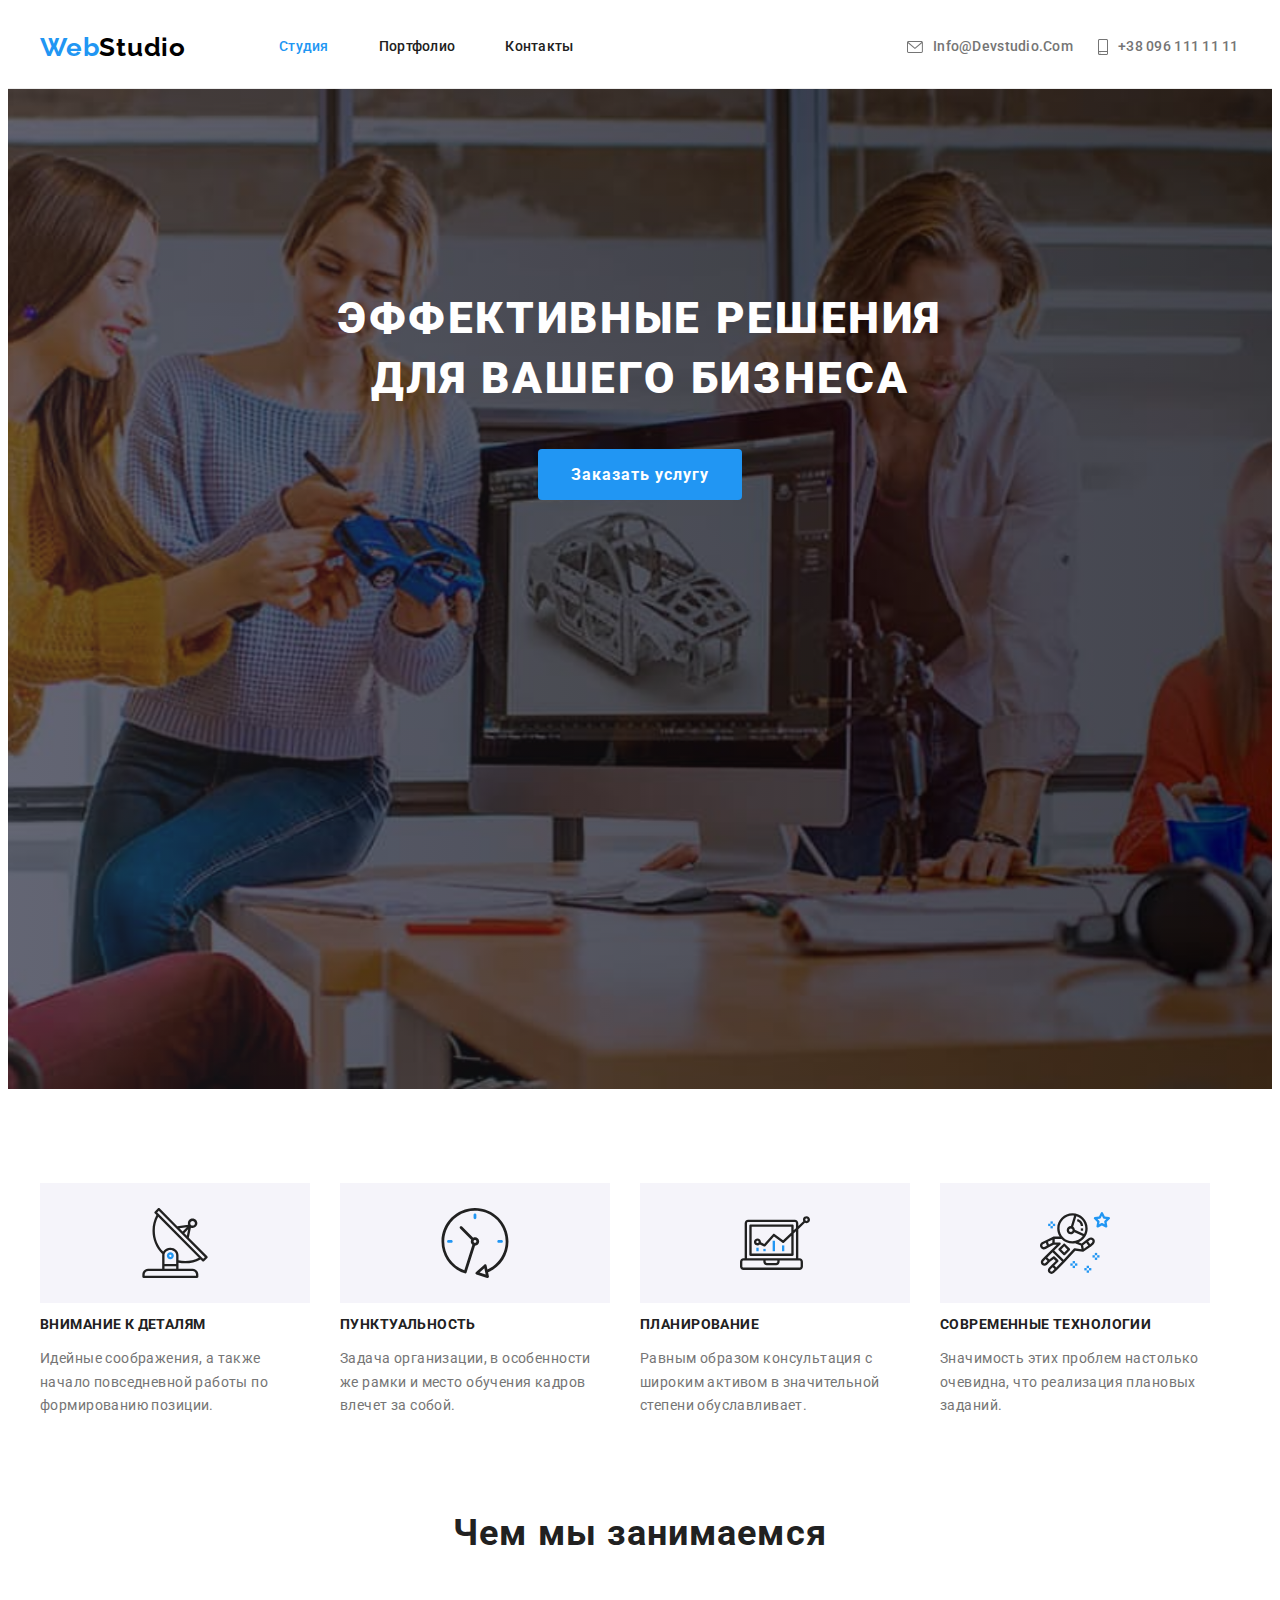
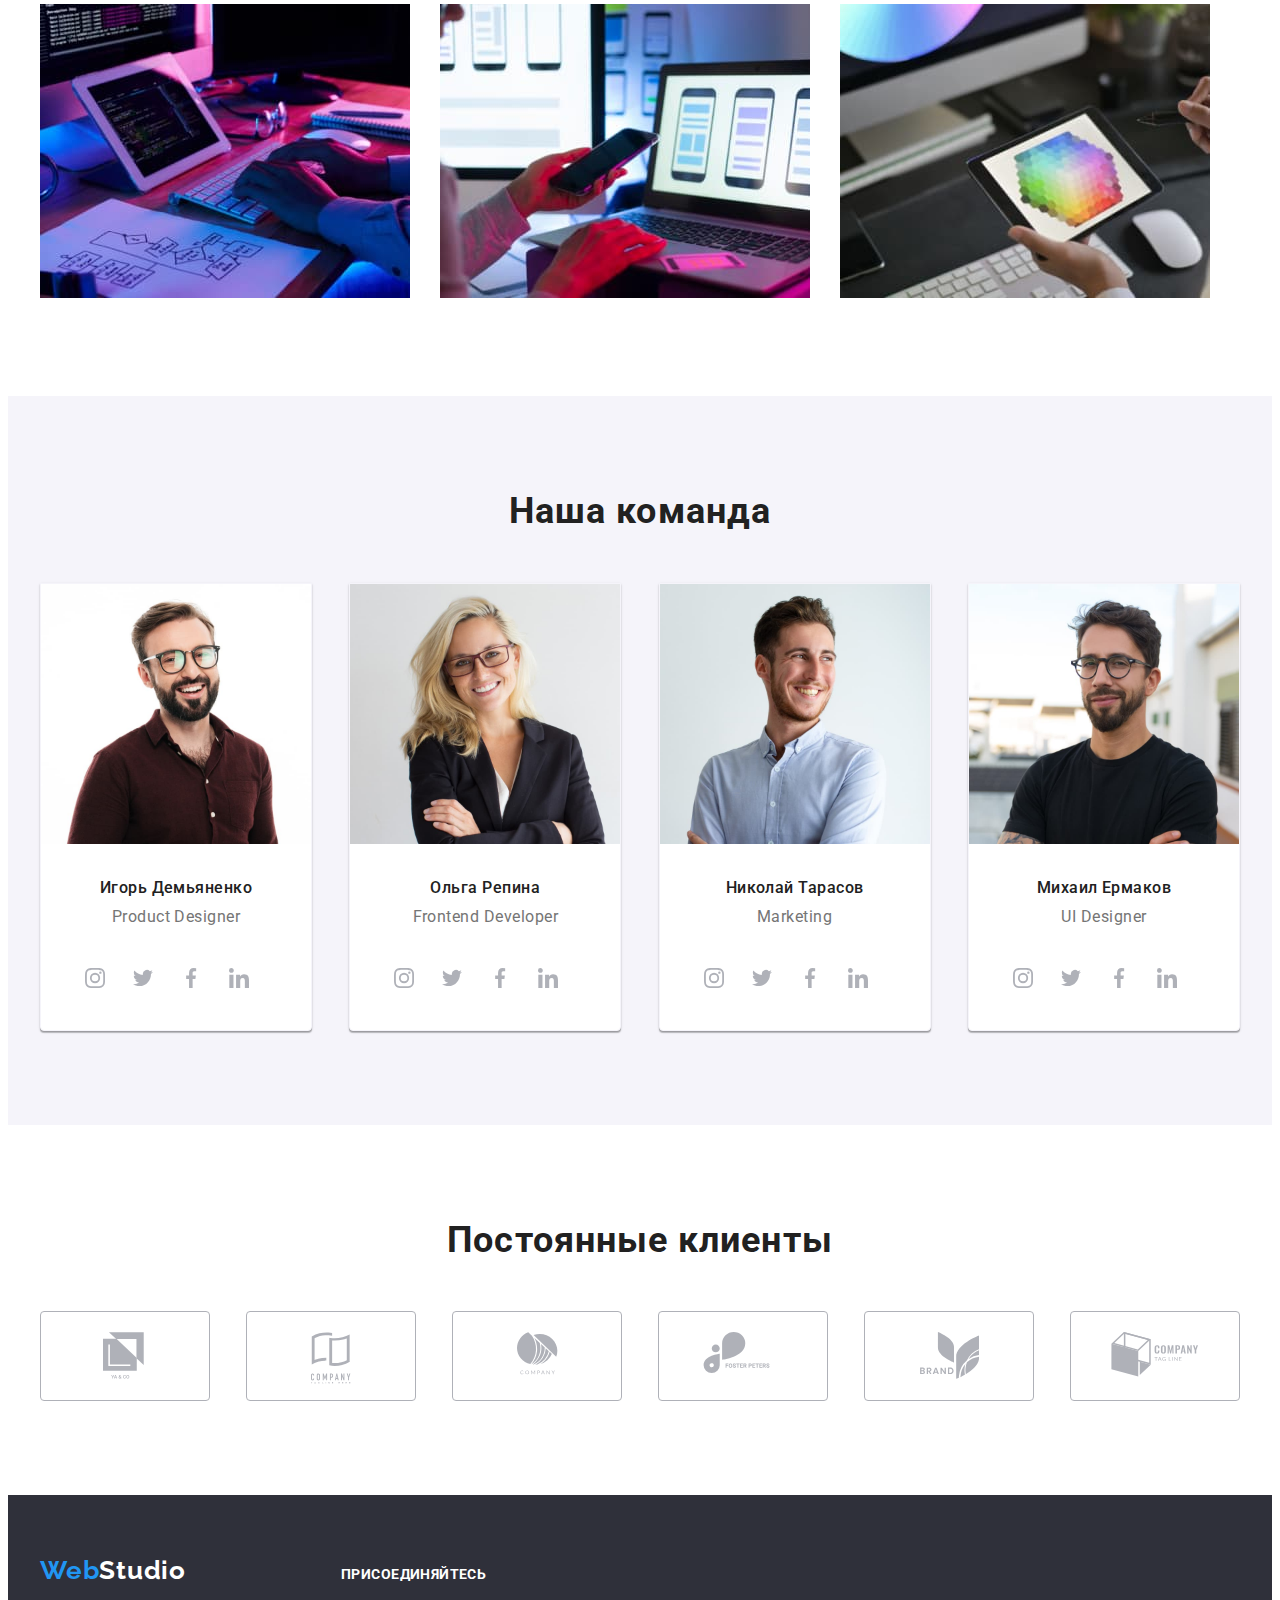
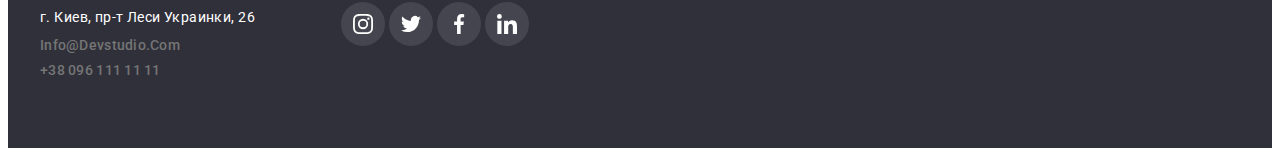
==== index.html @ b93f3741 "hw-5" ====
<!DOCTYPE html>
<html lang="ru">
<head>
    <meta charset="UTF-8">
    <meta name="viewport" content="width=device-width, initial-scale=1.0">
    <title>homework-4</title>
    <link href="https://fonts.googleapis.com/css2?family=Raleway:wght@700&family=Roboto:wght@400;500;700;900&display=swap" rel="stylesheet"> 
    <link rel="stylesheet" href="https://cdnjs.cloudflare.com/ajax/libs/modern-normalize/1.0.0/modern-normalize.min.css" integrity="sha512-ISS7cAi1PEhQ8jnbJpJZMd29NlhNj4AWYyLOSp2CE/CsHxTCu+r+t0D2yoJudVrd0/8fTVPUVDzY5Tvli75u/g==" crossorigin="anonymous" />
    <link rel="stylesheet" href="./css/style.css">
</head>

<body>
 
       
    <header class="page-header">
        <div class="container main-nav">
        <nav class="main-nav">
             <!-- Навигация на другие места страницы -->
            <a href="" class="logo">Web<span class="logo-studio">Studio</span></a>
            
            <ul class="link"> 
              <li class="item"><a href="./index.html" class="links-current">Cтудия</a></li>
              <li class="item"><a href="./portfolio.html" class="links">Портфолио</a></li>
              <li class="item"><a href="" class="links">Контакты</a></li>
            </ul>
        </nav>
            <address class="address">
                <ul class="link-adress"> 
<!-- Ссылка на адрес электронной почты  -->
<li class="item-mail">
    <a href="mailto:info@devstudio.com" class="nav-mail">
    <svg class="icon-mail"><use href="./images/symbol-defs-icon-opt.svg#icon-envelope"></use></svg>info@devstudio.com</a></li>
<!-- Ссылка на телефонный номер -->
<li class="item-tel">
    <a href="tel:+380961111111" class="nav-tel">
    <svg class="icon-tel"><use href="./images/symbol-defs-icon-opt.svg#icon-smartphone"></use></svg>+38 096 111 11 11</a></li>
 </ul>
              </address>
           </div>
    </header>

    <main>
        <section class="hero">
             <h1 class="hero-title">ЭФФЕКТИВНЫЕ РЕШЕНИЯ<br>ДЛЯ ВАШЕГО БИЗНЕСА</h1>
             <button type="submit">Заказать услугу</button>
        </section> 

<!-- особенности фирмы-->

            <section class="section">
                <div class="container">
                <ul class="specifity-container">
                    <li class="specifity-text icon-antenna"> <h3 class="specifity">внимание к деталям</h3>
                    <p class="specifity-firm ">Идейные соображения, а также начало повседневной работы по формированию позиции.</p></li>
                    <li class="specifity-text icon-clock"><h3 class="specifity">ПУНКТУАЛЬНОСТЬ</h3>
                    <p class="specifity-firm">Задача организации, в особенности же рамки и место обучения кадров влечет за собой.</p></li>
                    <li class="specifity-text icon-diagram"><h3 class="specifity">ПЛАНИРОВАНИЕ</h3>
                    <p class="specifity-firm">Равным образом консультация с широким активом в значительной степени обуславливает.</p></li>
                    <li class="specifity-text icon-astronaut"><h3 class="specifity">СОВРЕМЕНныЕ ТЕХНОЛОГИИ</h3>
                    <p class="specifity-firm">Значимость этих проблем настолько очевидна, что реализация плановых заданий.</p></li>
                </ul>
            </div>
            </section>
 
 
   
 <section class="section-work">
     <div class="container">  
               <h2 class="work">Чем мы занимаемся</h2>
               <ul class="img-work">
                   <li class="img"><img src="./images/box1opt.jpg" alt="печатает на ноутбуке на столе" width="370"></li>
                   <li class="img"><img src="./images/box2opt.jpg" alt="держит в левой руке сматрфон и печатает правой рукой на ноутбуке" width="370"></li>
                   <li class="img"><img src="./images/box3opt.jpg" alt="выбирате цвет на планшете" width="370"></li>
               </ul>
             </div>
       
 </section>
       
<section class="our-team">
                      <h2 class="our-team-title">Наша команда</h2>
                      <ul class="team-img">
                        <li class="img2"><img src="./images/img-opt.jpg" alt="Игорь Демьяненко Product Designer" width="270">
                            <div class="social">
                                <h3 class="team">Игорь Демьяненко</h3><p class="position">Product Designer</p>
                            <ul class="social-list">
                             <li class="social-link">
                                <a class="icon-hover" href=""><svg class="social-links"><use href="./images/symbol-defs1-opt.svg#icon-instagram11"></use></svg></a></li>
                            <li class="social-link">
                                <a class="icon-hover" href=""><svg class="social-links"><use href="./images/symbol-defs1-opt.svg#icon-twitter22"></use></svg></a></li>
                            <li class="social-link">
                                <a class="icon-hover" href=""><svg class="social-links"><use href="./images/symbol-defs1-opt.svg#icon-facebook33"></use></svg></a></li>
                            <li class="social-link">
                                <a class="icon-hover" href=""><svg class="social-links"><use href="./images/symbol-defs1-opt.svg#icon-linkedin44"></use></svg></a></li></ul></div></li>
                       <li class="img2"><img src="./images/img(1)-opt.jpg" alt="Ольга Репина Frontend Developer" width="270">
                        <div class="social">
                            <h3 class="team">Ольга Репина</h3><p class="position">Frontend Developer</p>
                            <ul class="social-list">
                                <li class="social-link">
                                    <a class="icon-hover" href=""><svg class="social-links"><use href="./images/symbol-defs1-opt.svg#icon-instagram11"></use></svg></a></li>
                                <li class="social-link">
                                    <a class="icon-hover" href=""><svg class="social-links"><use href="./images/symbol-defs1-opt.svg#icon-twitter22"></use></svg></a></li>
                                <li class="social-link">
                                    <a class="icon-hover" href=""><svg class="social-links"><use href="./images/symbol-defs1-opt.svg#icon-facebook33"></use></svg></a></li>
                                <li class="social-link">
                                    <a class="icon-hover" href=""><svg class="social-links"><use href="./images/symbol-defs1-opt.svg#icon-linkedin44"></use></svg></a></li></ul></div></li>
                        <li class="img2"><img src="./images/img(2)-opt.jpg" alt="Николай Тарасов Marketing" width="270">
                            <div class="social">
                                <h3 class="team">Николай Тарасов</h3><p class="position">Marketing</p>
                                  <ul>
                                    <li class="social-link">
                                        <a class="icon-hover" href=""><svg class="social-links"><use href="./images/symbol-defs1-opt.svg#icon-instagram11"></use></svg></a></li>
                                    <li class="social-link">
                                        <a class="icon-hover" href=""><svg class="social-links"><use href="./images/symbol-defs1-opt.svg#icon-twitter22"></use></svg></a></li>
                                    <li class="social-link">
                                        <a class="icon-hover" href=""><svg class="social-links"><use href="./images/symbol-defs1-opt.svg#icon-facebook33"></use></svg></a></li>
                                    <li class="social-link">
                                        <a class="icon-hover" href=""><svg class="social-links"><use href="./images/symbol-defs1-opt.svg#icon-linkedin44"></use></svg></a></li></ul></div></li>
                        <li class="img2"><img src="./images/img(3)-opt.jpg" alt="Михаил Ермаков UI Designer" width="270">
                            <div class="social">
                                <h3 class="team">Михаил Ермаков</h3><p class="position">UI Designer</p>
                                  <ul>
                                    <li class="social-link">
                                        <a class="icon-hover" href=""> <svg class="social-links"><use href="./images/symbol-defs1-opt.svg#icon-instagram11"></use></svg></a></li>
                                    <li class="social-link">
                                        <a class="icon-hover" href=""><svg class="social-links"><use href="./images/symbol-defs1-opt.svg#icon-twitter22"></use></svg></a></li>
                                    <li class="social-link">
                                        <a class="icon-hover" href=""><svg class="social-links"><use href="./images/symbol-defs1-opt.svg#icon-facebook33"></use></svg></a></li>
                                    <li class="social-link">
                                        <a class="icon-hover" href=""><svg class="social-links"><use href="./images/symbol-defs1-opt.svg#icon-linkedin44"></use></svg></a></li></ul></div></li>               
                      </ul>
                  </section>
        
<section class="clients"> 
    <h2 class="clients-title">Постоянные клиенты</h2>
    <ul class="client">
         <li class="client-position"><div class="border-client"><a href="" class="our-client"><svg class="yaCo"><use href="./images/symbol-defs-opt.svg#icon-logo1"></use></svg></a></div></li>
         <li class="client-position"><div class="border-client"><a href="" class="our-client"><svg class="company2"><use href="./images/symbol-defs-opt.svg#icon-logo2"></use></svg></a></div></li>
         <li class="client-position"><div class="border-client"><a href="" class="our-client"><svg class="company3"><use href="./images/symbol-defs-opt.svg#icon-logo3"></use></svg></a></div></li>
         <li class="client-position"><div class="border-client"><a href="" class="our-client"><svg class="company4"><use href="./images/symbol-defs-opt.svg#icon-logo4"></use></svg></a></div></li>
         <li class="client-position"><div class="border-client"><a href="" class="our-client"><svg class="brand"><use href="./images/symbol-defs-opt.svg#icon-logo5"></use></svg></a></div></li>
         <li class="client-position"><div class="border-client"><a href="" class="our-client"><svg class="company6"><use href="./images/symbol-defs-opt.svg#icon-logo6"></use></svg></a></div></li>
    </ul>

</section>
    </main>
    <footer>
        <div class="container"> 
            <div class="web">
            <a href="" class="logo">Web<span class="logo-footer">Studio</span></a>
    
            <address class="map">
               г. Киев, пр-т Леси Украинки, 26           
               <a href="mailto:info@devstudio.com" class="nav">info@devstudio.com</a> 
               <a href="tel:+380961111111" class="nav">+38 096 111 11 11</a>
            </address>
        </div>
    
            
            <div class="social-container">
                <h3 class="social-title">присоединяйтесь</h3>
                <div class="social-footer">
                    <ul>
                        <li class="social-links-insta"><a href="" class="insta"></a></li>
                        <li class="social-links-twitter"><a href="" class="twitter"></a></li>
                        <li class="social-links-facebook"><a href="" class="facebook"></a></li>
                        <li class="social-links-linki"><a href="" class="linki"></a></li>
                    </ul>
                </div>     
                    
            
        </div>
        </div>
    

   
    </footer>

    </body>
</html>
---- css/style.css ----
:root {
    --primary-text-color: #757575;
    --title-text-color: #212121;
    --accent-color: #2196f3;
    --accent-color-2: #ffffff;
    --background-color: #2F303A;
    --background-color-2: #F5F4FA; 
    }

body {
    font-family: 'Roboto', sans-serif;
    color: var(--title-text-color); }
   
    .container main-nav {
        display: flex;
            }

.page-header {
    border-bottom-width: 1px;
    border-bottom-style: solid;
    border-bottom-color: #ECECEC;  
    padding-top: 24px;
    padding-bottom: 25px;
}

.container {
    margin-left: auto;
    margin-right: auto;
    padding: 0 15px;
    width: 1200px;
     
}

.logo { 
font-family: 'Raleway', sans-serif;
color:var(--accent-color);

font-size: 26px;
font-weight: 700;
line-height: 1.19;
letter-spacing: 0.03em;
display: inline-block;
}

.logo-studio {
    color: #000000;
    font-size: 26px; 
    font-weight: 700; 
    line-height: 1.19;
    letter-spacing: 0.03em;
    }

ul {
    list-style-type: none;
padding: 0;
margin: 0;
}
.button-portfolio-nav {
    margin-bottom: 50px;
}

.our-team { 
    background: var(--background-color-2);
    padding-bottom: 94px;
}
 
.our-team-title {
    margin-top: 0;
    margin-bottom: 50px;
    padding-top: 94px;
    
}
.clients-title{

    margin-top: 0px;
    margin-bottom: 50px;
    padding-top:94px;
    text-align: center;
}



.link {
    display: flex;
    margin-left: 93px;
    }
 
.link .item {
    display: block;
    padding-top: 0px;
    padding-bottom: 0px;
      
    color: var(--title-text-color);
    font-style: normal;
    font-size: 14px;
    font-weight: 500;
    line-height: 1.14;
    letter-spacing: 0.02em
}
 
.link .item:not(:last-child) {
    margin-right: 50px; ;
 }

.links .links-current {
    color: var(--title-text-color);
    }

.links:hover ,
.links:focus ,
.links-current {
    color:var(--accent-color); }
.nav , 
.nav-tel ,
.nav-mail {
    display: flex;
    color:var(--primary-text-color);
    font-style: normal;
    font-size: 14px;
    font-weight: 500;
    line-height: 1.14;
    letter-spacing: 0.02em;
 }

 .link-adress .item + .item {
    margin-left: 50px
}

 .link-adress {
     display: flex;
     align-items: center;
 }

 .address {
   margin-left: auto;  
   font-style: normal;
     
 }
 .icon-mail {
     width: 16px;
     margin-right: 10px;
     fill: currentColor;
     display: flex;;
  
 }
 .icon-tel {
    width: 10px;
    margin-right: 10px;
    fill: currentColor;
    display: flex;
}

/*.icon-tel:hover ,
.icon-mail:hover ,
.icon-mail:focus ,
.icon-tel:focus {
    fill: var(--accent-color);}*/

.icons {
width: 161px;
}

.nav-tel:hover ,
.nav-mail:hover ,
.nav-mail:focus ,
.nav-tel:focus {
    color:var(--accent-color);}

.item-mail {
    width: 161px;
    margin-right: 30px;
    height: 16px;
    display: flex;
}
.item-tel {
    width: 142px;
    height: 16px;
    display: flex;
}

 .main-nav {
display: flex;
align-items: center;
}

/*.nav-mail::before {
    content:"";
    align-self: flex-end;
    display: inline-block;
    margin-right: 10px;
    width: 16px;
    height: 12px;
    background-image: url(../images/icons/envelope.png);
    background-size: contain;
    }
   
    .nav-tel::before {
    content:"";
    align-items: center;
    display: inline-block;
    margin-right: 10px;
    width: 10px;
    height: 16px;
    background-image: url(../images/icons/Vector.png);
    background-size: contain;
    }*/


.specifity-container {
    display: flex;
 }
   .specifity-text {
width: 270px;}

.specifity-text:not(:last-child) {
margin-right: 30px;
}
.specifity-text::before { 
    content:"";
    display: block;
    background: var(--background-color-2);
    width: 270px;
    height: 120px;
    background-size: contain;
    background-repeat: no-repeat; 
    background-position: center;
    } 

    .icon-antenna::before {
        background-image: url(../images/icons/antenna.svg); 
        background-size: 70px 70px;
    }
    .icon-clock::before {
        background-image: url(../images/icons/clock.svg); 
        background-size: 70px 70px;
    }
    .icon-diagram::before {
        background-image: url(../images/icons/diagram.svg); 
        background-size: 70px 70px;
    }
    .icon-astronaut::before {
        background-image: url(../images/icons/astronaut.svg); 
        background-size: 70px 70px;
    }

.portfolio-nav:hover ,
.portfolio-nav:focus {
    background: var(--accent-color);
    color: var(--accent-color-2);
    box-shadow: 0px 3px 1px rgba(0, 0, 0, 0.1), 
    0px 1px 2px rgba(0, 0, 0, 0.08),
    0px 2px 2px rgba(0, 0, 0, 0.12);
}


.hero {
    background: var(--background-color);
  
    background-image: linear-gradient(
        to right,
        rgba(47, 48, 58, 0.4),
        rgba(0, 0, 0, 0.5)
        ),
         url('../images/fon\ \(1\).jpg');
    background-repeat: no-repeat;
    background-position: center;
    background-size: cover;
    margin-left: auto;
    margin-right:auto;
    max-width: 1600px;
    height: 600px;
    text-align: center;
    padding-top: 200px;
    padding-bottom: 200px;
    }

.hero-title {
    
    margin-top: 0;
    margin-bottom: 40px;
    
   color: var(--accent-color-2);
    font-size: 44px;
    font-weight: 900;
    line-height: 1.36;
    letter-spacing: 0.06em;
    text-align: center;
 }

button {
        font-family: inherit;
        background: var(--accent-color);
        color: var(--accent-color-2);
       padding: 10px 32px;
       border-radius: 4px;  
       display: inline-block;
       min-width: 200px;  
       font-size: 16px;
       text-align: center;
       font-weight: 700;
       line-height: 1.86;
       letter-spacing: 0.06em;
       border: 1px solid transparent;
    }
    
 a {     
    text-decoration: none;
    color: inherit; 
    text-transform: capitalize;
    font-size: 14px;
    font-weight: 500;
    line-height: 1.14;
    letter-spacing: 0.02em;
}

h2 {
    
    font-size: 36px;
    font-weight: 700;
    line-height: 1.17;
    letter-spacing: 0.03em;
    text-align: center;}
    
.specifity {
    color: var(--title-text-color);
    margin-left: 0;
    margin-right: 0;
    font-size: 14px;  
    line-height: 1.14;
    font-weight: 700;
    letter-spacing: 0.03em;
    text-transform: uppercase;
}

.section {
    padding-top: 94px;
    padding-bottom: 94px;
        }

.section-work {
    padding-top: 0px;
    padding-bottom: 94px;
}

p.specifity-firm {
color:var(--primary-text-color);
margin-top: 0;
margin-bottom: 0;
font-size: 14px;
font-weight: 400;
line-height: 1.7;
letter-spacing: 0.03em;
text-align: left;
}

.work {
    margin-top: 0;
    margin-bottom: 50px;
    text-align: center;
}
.team-img {
    display:flex;
    width: 270px;
   flex-wrap: wrap;
   margin: -15px;
   justify-content: space-between;
      }

.img2 {
   border: 1px solid var(--background-color-2);
border-top-left-radius: 0px;
border-top-right-radius: 0px;
border-bottom-right-radius: 4px;
border-bottom-left-radius: 4px;
box-shadow: 0px 1px 3px rgba(0, 0, 0, 0.12), 
0px 1px 1px rgba(0, 0, 0, 0.14), 
0px 2px 1px rgba(0, 0, 0, 0.2);
background-color: var(--accent-color-2);}
  
  
   .img2:not(:last-child) {
        margin-right: 15px;}


.clients{
   padding-bottom: 94px;
     
}
       .client{
    margin-right: auto;
    margin-left: auto;
    padding: 0 15px;
    width: 1200px;
    margin-top: 0px;
    margin-bottom: 0px;
    display:flex;
    flex-wrap: wrap;
    justify-content: space-between;
           }
     .border-client {
         display: inline-block;
         border-color: currentColor;  }

.border-client:hover{
color: #2196F3;
         }

            .our-client {
                width: 170px;
                height: 90px;
                display: flex;  
                border: 1px solid  #AFB1B8; 
                box-sizing: border-box;
                border-radius: 4px;
                margin-right: 15px; 
                } 

.our-client:hover, .our-client:hover svg { 
            border-color: var(--accent-color3);
           fill: #2196F3;}

 .our-client:last-child {
            margin-right: 0px;}

 
.client-position {
    background-position: center;
    display: flex;
   }
 
  
        .yaCo {
         width: 45px;
        height: 50px;
        display: flex;  

         }
         .company2 {
            width: 40px;
            height: 52px;
          }

         .company3 { width: 41px;
            height: 43px;}

         .company4 {width: 80px;
            height: 42px; }

         .company6 {width: 88px;
            height: 45px; }
        .brand {width: 59px;
            height: 47px;  } 

            .yaCo,
            .company2,
            .company3,
            .company4,
            .brand,
            .company6 {
                display: block;
                margin-right: auto;
                margin-left: auto;
                margin-top: 20px;  
                fill: #AFB1B8;}
               
          
                  
            .yaCo:hover ,    
           .company2:hover ,
            .company3:hover ,
            .company4:hover ,
            .brand:hover ,
            .company6:hover {
                fill: var(--accent-color);
            }

           
.social{
    display:inline-block;
    margin-right: 32px;
    margin-left: 32px;
    margin-bottom: 30px;
    justify-content: space-between;
     width: 206px; 
    }

    .social-link {
        width: 44px;
        height: 44px;
        text-align: center;
        display: inline-block;
                
         
        }
        .social-link .icon-hover {
            display: flex;
             justify-content: center;
             align-items: center;
             margin: 0 auto;
             width: 44px;
             height: 44px;
             border-radius: 50%; }


 .social-links {
display: flex;
width: 20px;
height: 20px;
fill:  #AFB1B8;}

 .social {
     display: block; }

       .icon-hover {
         padding: 0;
         border:none;
         display: block;
         align-items: center;
         justify-content: center;
         width: 44px;
         height: 44px;
         border-radius: 50%;
         background-position: 50% 50%;
         color:#AFB1B8;   
         background-size: 20px;
          }

   .icon-hover:hover, .icon-hover:hover svg {
    background-color: var(--accent-color);
    fill: #FFFFFF;
 }

    
     .icon {
display: inline-block; 
width: 44px;
height: 44px;
     } 

 .social-links-insta  {
     display: inline-flex;
     flex-direction: row;
    width: 44px;
    height: 44px;
    background-image: url(../images/icons/instagram11.svg);  
    background-color: rgba(255, 255, 255, 0.1);
    border-radius: 50%;
    background-size: 20px;
    background-position: center;
    object-position:center;
    background-repeat: no-repeat;
     }
     .social-links-insta:hover ,
     .social-links-twitter:hover ,
     .social-links-facebook:hover ,
     .social-links-linki:hover {
        background-color: var(--accent-color);
        fill:  #fce5e5; 
     }

     .social-links-twitter{
        display: inline-flex;
        flex-direction: row;
       width: 44px;
       height: 44px;
       background-image: url(../images/icons/twitter22.svg);  
       background-color: rgba(255, 255, 255, 0.1);
       border-radius: 50%;
       background-size: 20px;
       background-position: center;
       background-repeat: no-repeat; }

.social-links-facebook {
    display: inline-flex;
        flex-direction: row;
       width: 44px;
       height: 44px;
       background-image: url(../images/icons/facebook33.svg);  
       background-color: rgba(255, 255, 255, 0.1);
       border-radius: 50%;
       background-size: 20px;
       background-position: center;
       background-repeat: no-repeat;
}
   
.social-links-linki {
    display: inline-flex;
        flex-direction: row;
       width: 44px;
       height: 44px;
       background-image: url(../images/icons/linkedin44.svg);  
       background-color: rgba(255, 255, 255, 0.1);
       border-radius: 50%;
       background-size: 20px;
       background-position: center;
       background-repeat: no-repeat;
}


 
      
  .team  {
       color: var(--title-text-color);  
       margin-top: 30px;
       margin-bottom: 10px;
       font-size: 16px;
       font-weight: 500;
       line-height: 1.19;
       letter-spacing: 0.03em;
       text-align: center;
       }
   
     .position {
        color:var(--primary-text-color);
        margin-top: 0;
        margin-bottom: 30px;
        font-size: 16px;
        font-weight: 400;
        line-height: 1.19;
        letter-spacing: 0.03em;
        text-align: center;
             }

     .img-work {
        display: flex;
        margin-top: 0;
       width: 370px;
        }

     .img:not(:last-child) {
        margin-right: 30px;
}



     .team-img {
        margin-left: auto;
        margin-right: auto;
        margin-top: 0;
        margin-bottom: 0;
       
        padding: 0 15px;
        width: 1200px; }

        .portfolio-nav {
            color: var(--title-text-color);
            background: var(--background-color-2);
            font-family: inherit;
            padding: 6px 22px;
            border-radius: 4px;  
            min-width: 73px;  
            display: inline-block;    
            font-weight: 500;
            font-size: 16px;
            line-height: 1.63;
            letter-spacing: 0.03em;
            text-align: center;
            
                }

.flex-container {
   
    display: flex;
    justify-content: center;}
    
.button-portfolio:not(:last-child) {
    margin-right: 8px;}
   

.flex-img {
    display: flex;
    flex-wrap: wrap;
    margin:-15px;
}
.img-portfolio {
    width: 370px;
    margin: 15px;
    border: 1px solid #F5F4FA;
      }

.img-portfolio:nth-child(3n) {
margin-right: 0px;
}

.img-portfolio:nth-last-child(-n + 3) {
    margin-bottom: 0px;
    }

.img-portfolio:hover {
    box-shadow: 0px 1px 1px rgba(0, 0, 0, 0.12), 
    0px 4px 4px rgba(0, 0, 0, 0.06),
     1px 4px 6px rgba(0, 0, 0, 0.16);}

ul > .product-name {
    font-size: 18px;
    font-weight: 700;
    line-height: 2;
    letter-spacing: 0.06em;
    text-align: left;
    }




.product {
margin-top: 4px;
color:var(--primary-text-color);
font-size: 16px;
font-weight: 400;
line-height: 1.9;
letter-spacing: 0.03em;
text-align: left;
}
.product-name {
     margin-bottom: 0px;
}
.product-title {
padding: 20px 24px;
}
footer {
   background:var(--background-color);
   padding-top: 60px;
   padding-bottom: 60px;
    }
    .social-container {
        display: inline-block;
        width: 206px;
        height: 80px;
        margin-left: 70px;
    }

    .social-title {
color: var(--accent-color-2);
text-align: center;
text-transform: uppercase;
font-family: Roboto;
font-style: normal;
font-weight: 700;
font-size: 14px;
line-height: 16px;
letter-spacing: 0.03em;
padding-bottom: 20px;
padding-right: 61px;
margin: 0px;  
 }


  .logo-footer {
    color: var(--accent-color-2);
    display: inline-block;
    font-family: 'Raleway', sans-serif;
    font-size: 26px; 
    font-weight: 700; 
    line-height: 1.19;
    letter-spacing: 0.03em;
    margin-left: 0px;
 }

 
a.nav {
    margin-bottom: 9px;
    margin-top: 9px;
}
 .map {
 color: var(--accent-color-2);
 margin-top: 20px;
display: inline-block;
font-size: 14px;
font-style: normal;
font-weight: 400;
line-height: 1.7;
letter-spacing: 0.03em;
text-align: left;
width:231px;
margin-right: 0px;
justify-content: flex-start; 
}
.web {
    display: inline-flex;
    
    flex-direction:  column;
}
.footer-block{
    display: flex;
}
footer .container {
   display: flex;
   align-items:baseline;}

   .social-footer {
    display:inline-block;
    
    justify-content: space-between;
     width: 206px; 
     
}
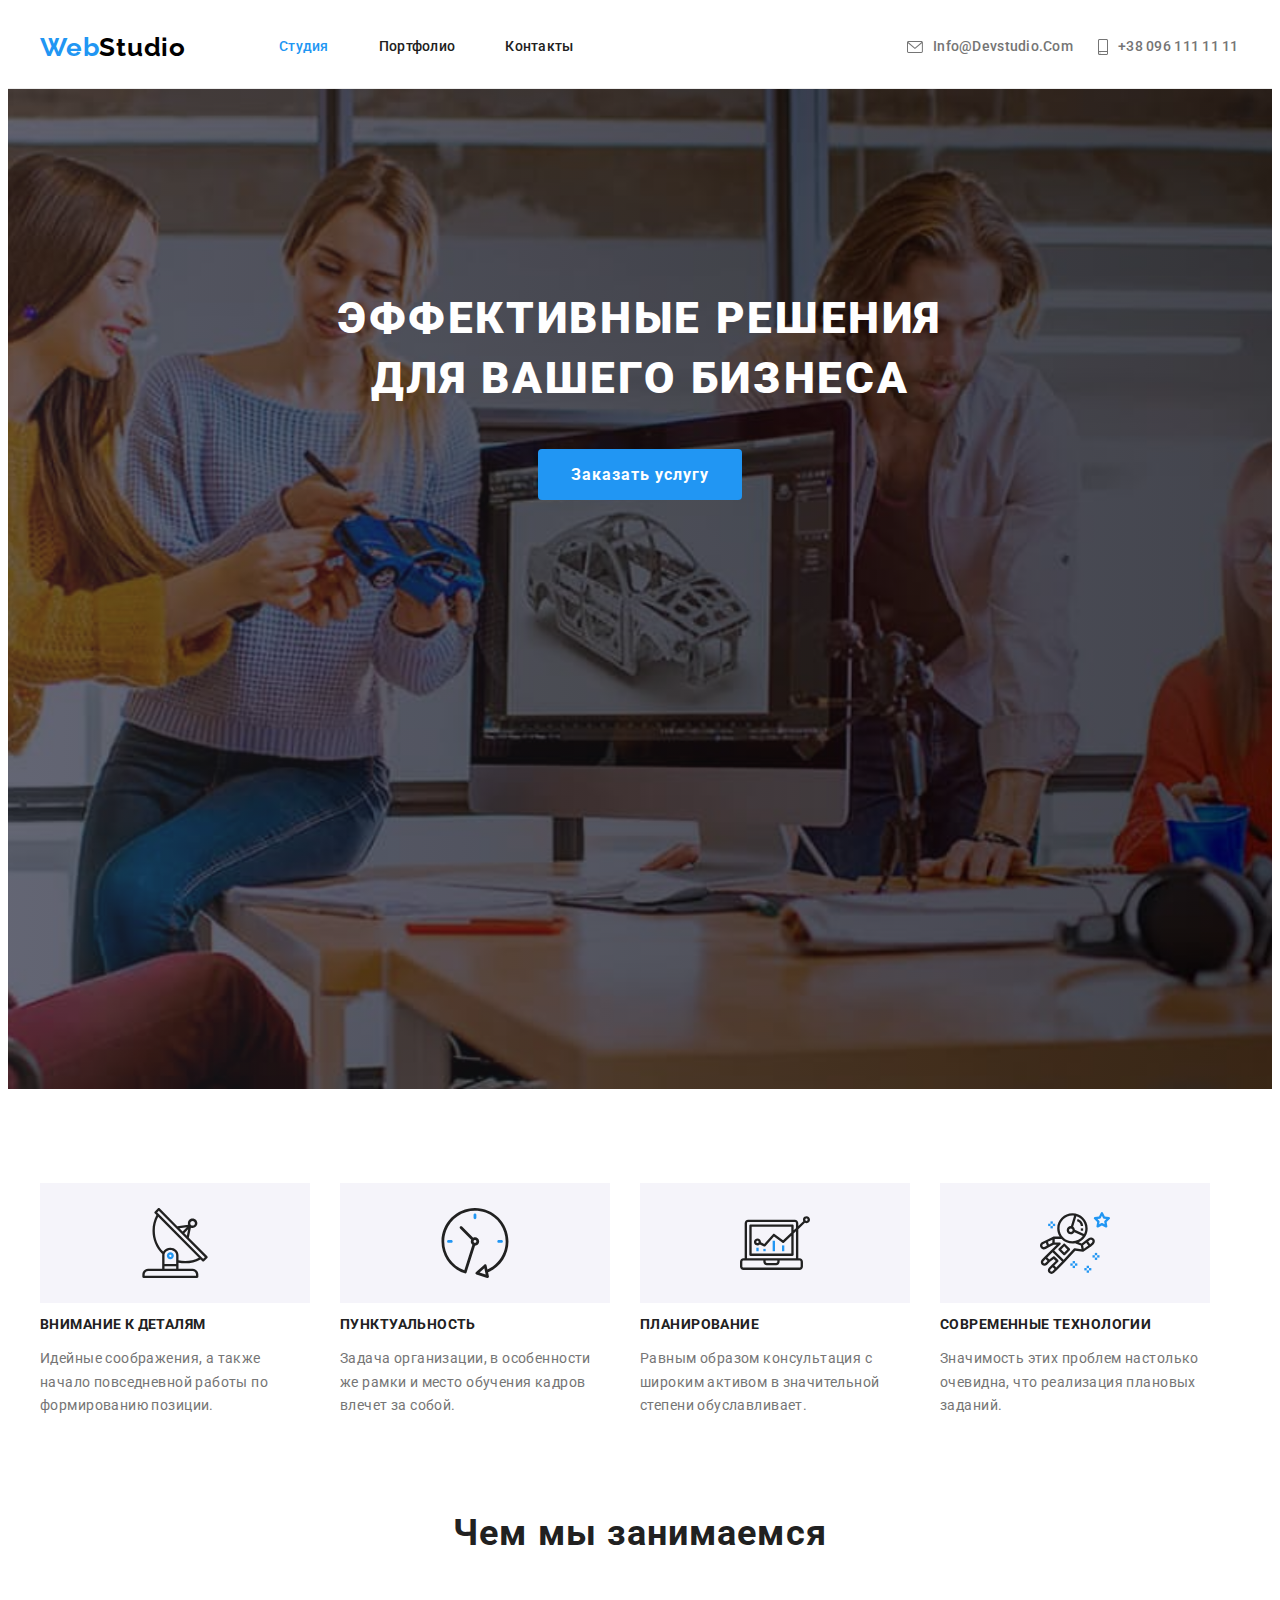
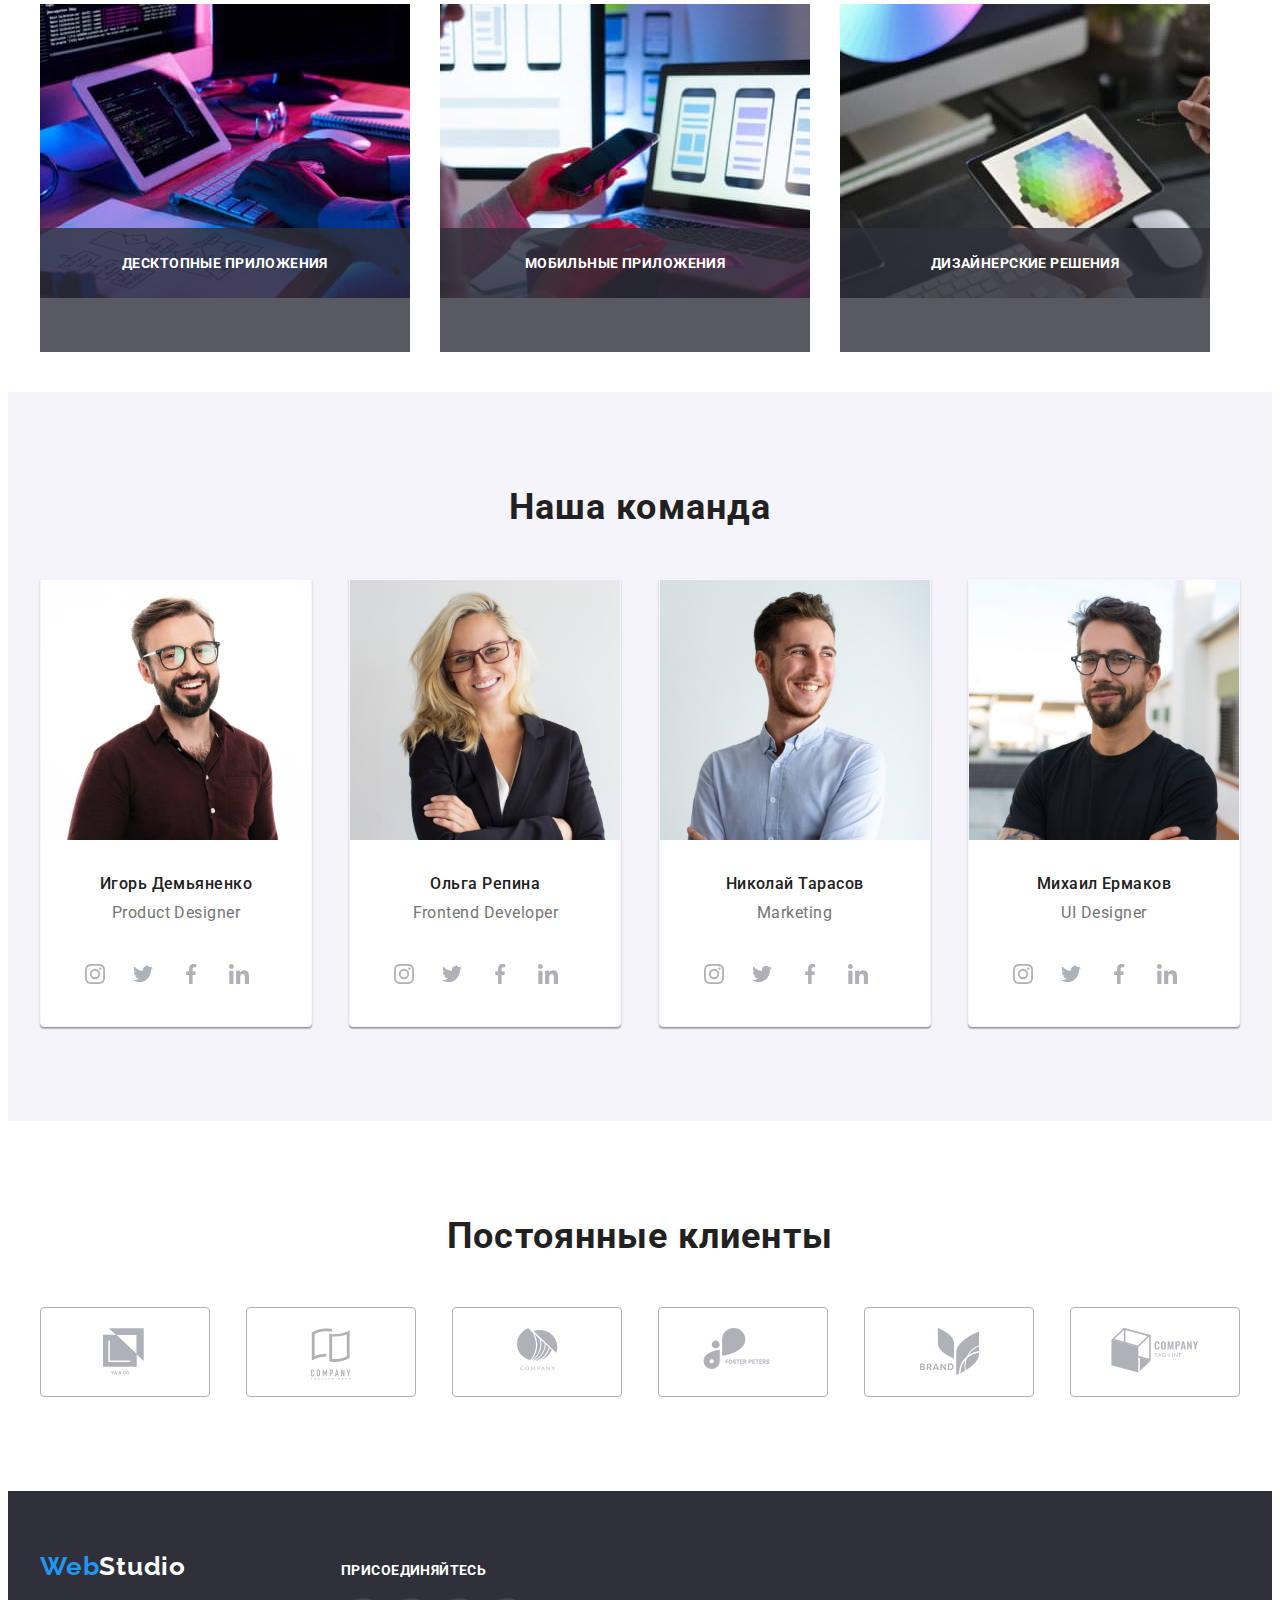
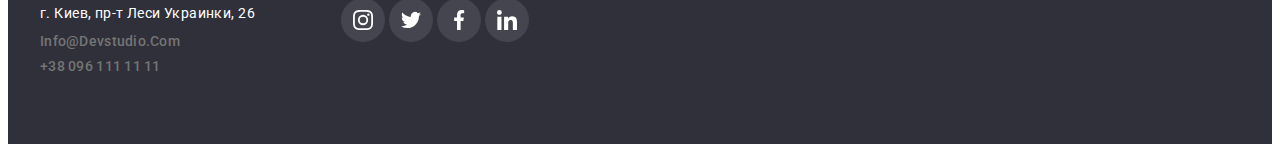
==== commit 270df04c: "overlay" ====
--- a/index.html
+++ b/index.html
@@ -40,9 +40,17 @@
     </header>
 
     <main>
+        
         <section class="hero">
+            
              <h1 class="hero-title">ЭФФЕКТИВНЫЕ РЕШЕНИЯ<br>ДЛЯ ВАШЕГО БИЗНЕСА</h1>
-             <button type="submit">Заказать услугу</button>
+             <button class="submit" data-modal-open>Заказать услугу</button>
+    
+        <div class="backdrop is-hidden" data-modal>
+            <div class="modal"><p></p>
+         <button class="close" data-modal-close></button></div>
+        </div>
+           
         </section> 
 
 <!-- особенности фирмы-->
@@ -68,9 +76,9 @@
      <div class="container">  
                <h2 class="work">Чем мы занимаемся</h2>
                <ul class="img-work">
-                   <li class="img"><img src="./images/box1opt.jpg" alt="печатает на ноутбуке на столе" width="370"></li>
-                   <li class="img"><img src="./images/box2opt.jpg" alt="держит в левой руке сматрфон и печатает правой рукой на ноутбуке" width="370"></li>
-                   <li class="img"><img src="./images/box3opt.jpg" alt="выбирате цвет на планшете" width="370"></li>
+                   <li class="img"><img src="./images/box1opt.jpg" alt="печатает на ноутбуке на ст</div>оле" width="370"><div class="text-work"><p class="p-work">десктопные приложения</p></div></li>
+                   <li class="img"><img src="./images/box2opt.jpg" alt="держит в левой руке сматрфон и печатает правой рукой на ноутбуке" width="370"><div class="text-work"><p class="p-work">мобильные приложения</p></div></li>
+                   <li class="img"><img src="./images/box3opt.jpg" alt="выбирате цвет на планшете" width="370"><div class="text-work"><p class="p-work">дизайнерские решения</p></div></li>
                </ul>
              </div>
        
@@ -175,6 +183,7 @@
    
     </footer>
 
+    <script src="./js/modal.js"></script>
     </body>
 </html>
 
--- a/css/style.css
+++ b/css/style.css
@@ -77,8 +77,6 @@
     padding-top:94px;
     text-align: center;
 }
-
-
 
 .link {
     display: flex;
@@ -106,6 +104,19 @@
     color: var(--title-text-color);
     }
 
+.links-current:active::after {
+content:" ";
+color: var(--accent-color);
+position: absolute;
+display: block;
+width: 100%;
+height: 4px;
+border-radius: 2px;
+left: 0;
+bottom: 0;
+outline: 1px solid black;
+}
+
 .links:hover ,
 .links:focus ,
 .links-current {
@@ -150,12 +161,6 @@
     display: flex;
 }
 
-/*.icon-tel:hover ,
-.icon-mail:hover ,
-.icon-mail:focus ,
-.icon-tel:focus {
-    fill: var(--accent-color);}*/
-
 .icons {
 width: 161px;
 }
@@ -182,28 +187,6 @@
 display: flex;
 align-items: center;
 }
-
-/*.nav-mail::before {
-    content:"";
-    align-self: flex-end;
-    display: inline-block;
-    margin-right: 10px;
-    width: 16px;
-    height: 12px;
-    background-image: url(../images/icons/envelope.png);
-    background-size: contain;
-    }
-   
-    .nav-tel::before {
-    content:"";
-    align-items: center;
-    display: inline-block;
-    margin-right: 10px;
-    width: 10px;
-    height: 16px;
-    background-image: url(../images/icons/Vector.png);
-    background-size: contain;
-    }*/
 
 
 .specifity-container {
@@ -287,6 +270,94 @@
     text-align: center;
  }
 
+ .work {
+    margin-top: 0;
+    margin-bottom: 50px;
+    text-align: center;
+}
+.img {
+    position: relative;
+    width: 370px;
+height: 294px;
+}
+
+.text-work {
+position: absolute;
+
+display: flex;
+padding-top: 27px;
+padding-bottom: 27px;
+top: 224px;
+margin-top: 0;
+margin-bottom: 0;
+width: 100%;
+height: 70px;
+background: rgba(47, 48, 58, 0.8);
+bottom: 0;
+left: 0;
+justify-content: center;
+}
+
+.p-work {
+font-family: Roboto;
+font-style: normal;
+font-weight: 700;
+text-transform: uppercase;
+font-size: 14px;
+line-height: 16px;
+align-items: center;
+margin: 0;
+letter-spacing: 0.03em;
+text-transform: uppercase;
+color: #FFFFFF;
+
+}
+
+ .backdrop.is-hidden {
+    visibility: hidden;
+    opacity:0;
+    pointer-events: none;
+}
+
+.backdrop {
+    position: fixed;
+    top: 0;
+    left: 0;
+    width: 100%;
+    height: 100%;
+    z-index: 1;
+    background-color: rgba(0, 0, 0, 0.2);
+    
+   }
+
+.modal {
+position: absolute;
+top:50%;
+left:50%;
+transform:translate(-50%, -50%); 
+width: 528px;
+height: 581px;
+padding: 15px;
+background: #FFFFFF;
+box-shadow: 0px 1px 3px rgba(0, 0, 0, 0.12), 0px 1px 1px rgba(0, 0, 0, 0.14), 0px 2px 1px rgba(0, 0, 0, 0.2);
+border-radius: 4px;
+
+}
+
+button.close {
+    display: flex;
+    width: 30px;
+    height: 30px;
+    background-image: url(../images/icons/close.svg);
+    background-color: #FFFFFF;
+   border: 1px solid  rgba(255, 255, 255, 1); 
+   border-radius: 50%;
+    background-repeat: no-repeat; 
+    top:0;
+    right:0;
+    
+ }
+
 button {
         font-family: inherit;
         background: var(--accent-color);
@@ -353,11 +424,6 @@
 text-align: left;
 }
 
-.work {
-    margin-top: 0;
-    margin-bottom: 50px;
-    text-align: center;
-}
 .team-img {
     display:flex;
     width: 270px;
@@ -698,10 +764,52 @@
     letter-spacing: 0.06em;
     text-align: left;
     }
-
-
-
-
+     
+      .portfolio-text{
+        position: relative; 
+        overflow: hidden;
+      }
+      
+      .portfolio-text:hover .overlay {
+    transform: translateY(0);
+  }
+  
+  .overlay {
+    position: absolute;
+    top: 0;
+    left: 0;
+    width: 100%;
+    height: 100%;
+    background-color: rgba(33, 150, 243, 0.9);
+    transform: translateY(100%);
+    transition: transform 250ms ease;
+  }
+  
+  .overlay > p {
+    color: #fff;
+    padding: 10px;
+    margin: 0;
+    font-size: 18px;
+  }
+p.card-text {
+    position: absolute;
+    display: flex;
+    font-size: 18px;
+    line-height: 1.56;
+    font-weight: 400;
+    letter-spacing: 0.03em;
+    margin-top: 0;
+    margin-bottom: 0;
+    width: 100%;
+    height: 100%;
+    padding: 63px 24px;
+    top: 0;
+    left: 0;
+    opacity: 1;
+    text-transform: none;
+    transition: 250ms ;
+   }
+ 
 .product {
 margin-top: 4px;
 color:var(--primary-text-color);
@@ -777,7 +885,6 @@
 }
 .web {
     display: inline-flex;
-    
     flex-direction:  column;
 }
 .footer-block{
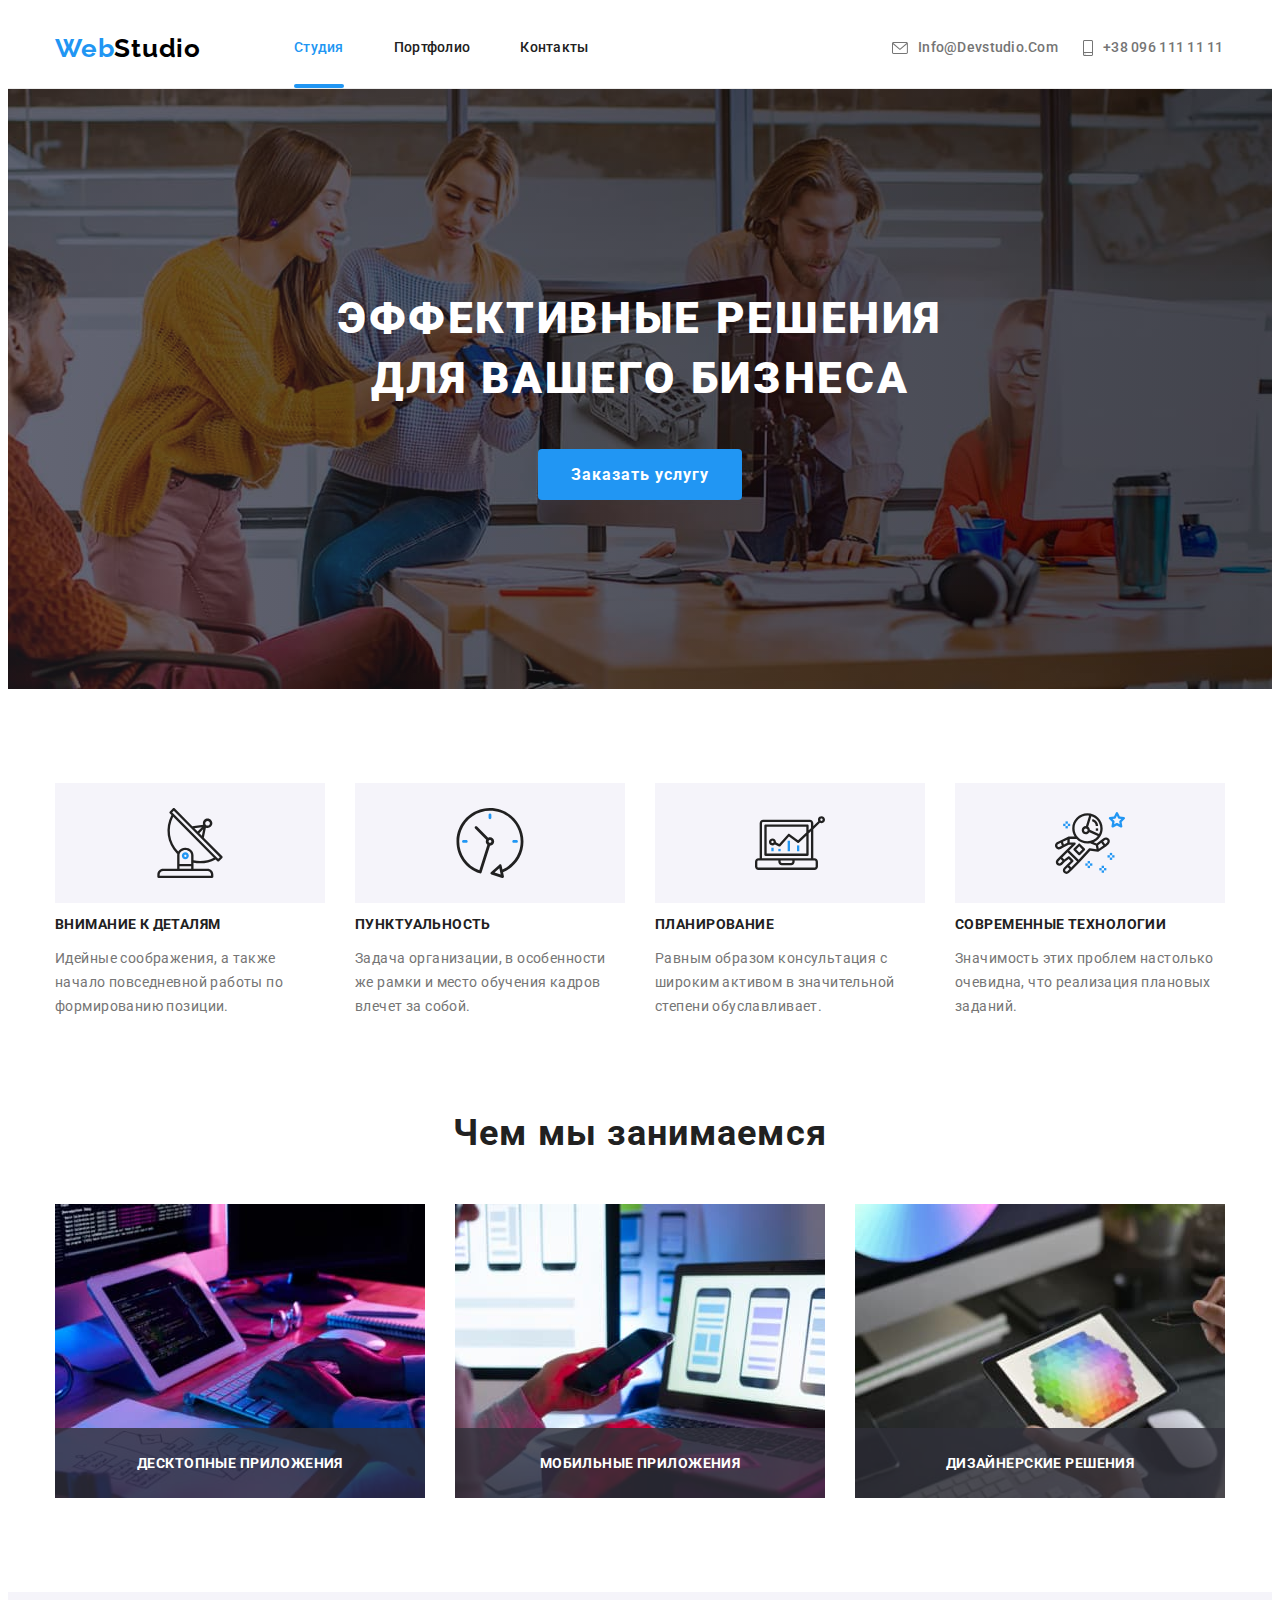
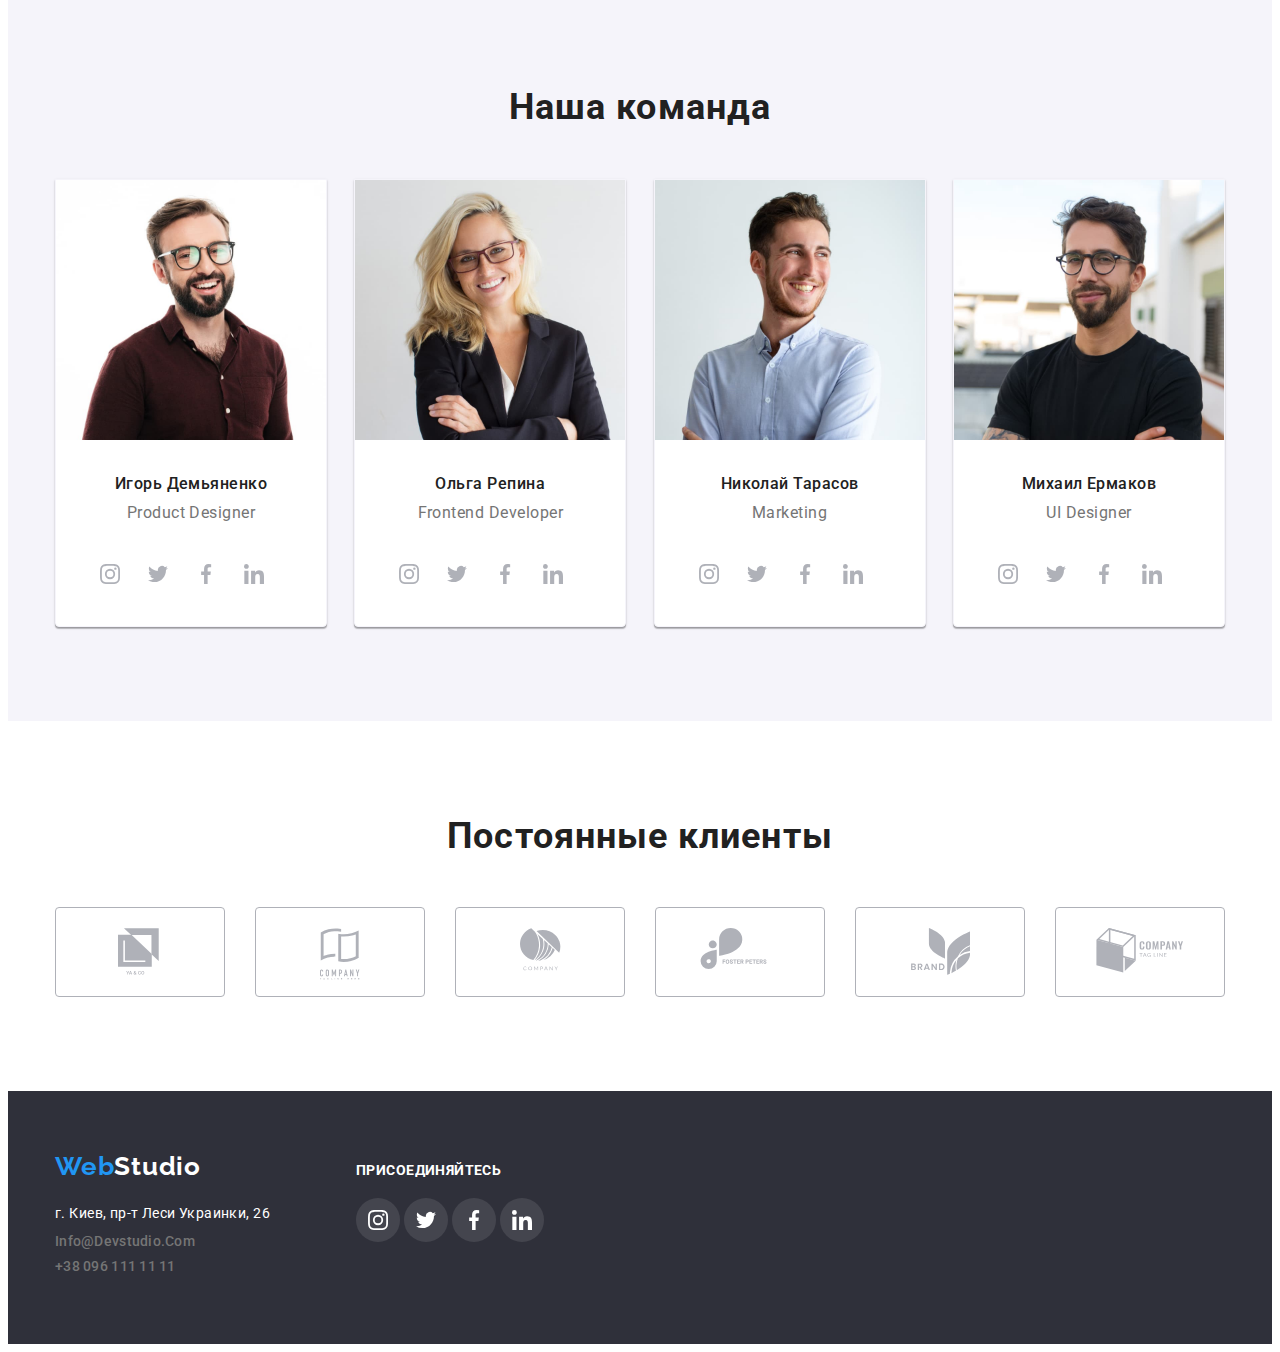
==== commit deb70a11: "modal" ====
--- a/index.html
+++ b/index.html
@@ -14,12 +14,12 @@
        
     <header class="page-header">
         <div class="container main-nav">
-        <nav class="main-nav">
+        <nav class="main-nav-list">
              <!-- Навигация на другие места страницы -->
             <a href="" class="logo">Web<span class="logo-studio">Studio</span></a>
             
-            <ul class="link"> 
-              <li class="item"><a href="./index.html" class="links-current">Cтудия</a></li>
+            <ul class="link-list"> 
+              <li class="item"><a href="./index.html" class="links current">Cтудия</a></li>
               <li class="item"><a href="./portfolio.html" class="links">Портфолио</a></li>
               <li class="item"><a href="" class="links">Контакты</a></li>
             </ul>
@@ -44,11 +44,11 @@
         <section class="hero">
             
              <h1 class="hero-title">ЭФФЕКТИВНЫЕ РЕШЕНИЯ<br>ДЛЯ ВАШЕГО БИЗНЕСА</h1>
-             <button class="submit" data-modal-open>Заказать услугу</button>
+             <button class="button-modal-open" data-modal-open>Заказать услугу</button>
     
         <div class="backdrop is-hidden" data-modal>
-            <div class="modal"><p></p>
-         <button class="close" data-modal-close></button></div>
+            <div class="modal">
+         <button class="button-modal-close" data-modal-close><svg class="close"><use href="./images/symbol-defs-close.svg#icon-close"></use></svg></button></div>
         </div>
            
         </section> 
@@ -56,7 +56,7 @@
 <!-- особенности фирмы-->
 
             <section class="section">
-                <div class="container">
+                <div class="container-specifity">
                 <ul class="specifity-container">
                     <li class="specifity-text icon-antenna"> <h3 class="specifity">внимание к деталям</h3>
                     <p class="specifity-firm ">Идейные соображения, а также начало повседневной работы по формированию позиции.</p></li>
@@ -73,7 +73,7 @@
  
    
  <section class="section-work">
-     <div class="container">  
+     <div class="container-work">  
                <h2 class="work">Чем мы занимаемся</h2>
                <ul class="img-work">
                    <li class="img"><img src="./images/box1opt.jpg" alt="печатает на ноутбуке на ст</div>оле" width="370"><div class="text-work"><p class="p-work">десктопные приложения</p></div></li>
@@ -152,7 +152,7 @@
 </section>
     </main>
     <footer>
-        <div class="container"> 
+        <div class="container-footer"> 
             <div class="web">
             <a href="" class="logo">Web<span class="logo-footer">Studio</span></a>
     
--- a/css/style.css
+++ b/css/style.css
@@ -1,3 +1,10 @@
+*,
+*::before,
+*::after {
+  box-sizing: border-box;
+}
+
+
 :root {
     --primary-text-color: #757575;
     --title-text-color: #212121;
@@ -10,26 +17,29 @@
 body {
     font-family: 'Roboto', sans-serif;
     color: var(--title-text-color); }
+p {
+    margin: 0;
+}
    
-    .container main-nav {
-        display: flex;
-            }
-
 .page-header {
     border-bottom-width: 1px;
     border-bottom-style: solid;
-    border-bottom-color: #ECECEC;  
-    padding-top: 24px;
-    padding-bottom: 25px;
-}
-
-.container {
+    border-bottom-color: #ECECEC; }
+
+.main-nav {
     margin-left: auto;
     margin-right: auto;
-    padding: 0 15px;
+    padding-right: 15px;
+    padding-left: 15px;
     width: 1200px;
-     
-}
+    }
+    .main-nav-list {
+        display: flex;
+        align-items: center;}
+
+.container {
+    display: flex;
+    align-items: center; }
 
 .logo { 
 font-family: 'Raleway', sans-serif;
@@ -78,12 +88,27 @@
     text-align: center;
 }
 
-.link {
+.link-list .links  {
+    font-weight: 500;
+    font-size: 14px;
+    line-height: 1.14;
+    letter-spacing: 0.02em;
+  
+    display: block;
+    padding-top: 32px;
+    padding-bottom: 32px;
+    position: relative;}
+
+
+    .link-list {
+
     display: flex;
     margin-left: 93px;
-    }
- 
-.link .item {
+    padding-top: 0px;
+    padding-bottom: 0px;
+    }
+ 
+.link-list .item {
     display: block;
     padding-top: 0px;
     padding-bottom: 0px;
@@ -96,31 +121,43 @@
     letter-spacing: 0.02em
 }
  
-.link .item:not(:last-child) {
+.link-list .item:not(:last-child) {
     margin-right: 50px; ;
  }
 
-.links .links-current {
+.links .links.current {
     color: var(--title-text-color);
-    }
-
-.links-current:active::after {
-content:" ";
-color: var(--accent-color);
-position: absolute;
-display: block;
-width: 100%;
-height: 4px;
-border-radius: 2px;
-left: 0;
-bottom: 0;
-outline: 1px solid black;
-}
+         }
+
+.links {
+        transition: color 250ms cubic-bezier(0.4, 0, 0.2, 1),
+        opacity 250ms cubic-bezier(0.4, 0, 0.2, 1);}
+
+.current {
+position:relative;}
+   
+
+
+.current::after {
+    content: "";
+    position: absolute;
+    left: 0;
+    bottom: 0;
+    width: 100%;
+    height: 4px;
+    background-color: var(--accent-color);
+    border-radius: 2px;
+    transition: opacity 250ms cubic-bezier(0.4, 0, 0.2, 1);}
+
+/*opacity: 0;
+.current:hover::after {
+    opacity: 1;}*/
 
 .links:hover ,
 .links:focus ,
-.links-current {
-    color:var(--accent-color); }
+.links.current {
+    color:var(--accent-color);  }
+
 .nav , 
 .nav-tel ,
 .nav-mail {
@@ -131,6 +168,7 @@
     font-weight: 500;
     line-height: 1.14;
     letter-spacing: 0.02em;
+    transition: color 250ms cubic-bezier(0.4, 0, 0.2, 1);
  }
 
  .link-adress .item + .item {
@@ -169,7 +207,8 @@
 .nav-mail:hover ,
 .nav-mail:focus ,
 .nav-tel:focus {
-    color:var(--accent-color);}
+    color:var(--accent-color);
+    }
 
 .item-mail {
     width: 161px;
@@ -182,13 +221,18 @@
     height: 16px;
     display: flex;
 }
-
- .main-nav {
-display: flex;
-align-items: center;
-}
-
-
+  .container-specifity {
+    margin-left: auto;
+    margin-right: auto;
+    padding: 0 15px;
+    width: 1200px;
+ }
+ .container-work {
+    margin-left: auto;
+    margin-right: auto;
+    padding: 0 15px;
+    width: 1200px;
+ }
 .specifity-container {
     display: flex;
  }
@@ -226,6 +270,13 @@
         background-size: 70px 70px;
     }
 
+    .container-portfolio {
+        margin-left: auto;
+        margin-right: auto;
+        padding: 0 15px;
+        width: 1200px;
+    }
+
 .portfolio-nav:hover ,
 .portfolio-nav:focus {
     background: var(--accent-color);
@@ -233,6 +284,7 @@
     box-shadow: 0px 3px 1px rgba(0, 0, 0, 0.1), 
     0px 1px 2px rgba(0, 0, 0, 0.08),
     0px 2px 2px rgba(0, 0, 0, 0.12);
+   
 }
 
 
@@ -327,53 +379,65 @@
     height: 100%;
     z-index: 1;
     background-color: rgba(0, 0, 0, 0.2);
-    
-   }
+    transition: opacity 250ms cubic-bezier(0.4, 0, 0.2, 1);}
+   
+    .backdrop.is-hidden .modal {
+     transform: scale(0.9) translate(-50%, -50%);
+    }
 
 .modal {
 position: absolute;
 top:50%;
 left:50%;
-transform:translate(-50%, -50%); 
+transform:translate(-50%, -50%) scale(0.9); 
 width: 528px;
 height: 581px;
 padding: 15px;
 background: #FFFFFF;
 box-shadow: 0px 1px 3px rgba(0, 0, 0, 0.12), 0px 1px 1px rgba(0, 0, 0, 0.14), 0px 2px 1px rgba(0, 0, 0, 0.2);
 border-radius: 4px;
-
-}
-
-button.close {
-    display: flex;
-    width: 30px;
-    height: 30px;
-    background-image: url(../images/icons/close.svg);
-    background-color: #FFFFFF;
-   border: 1px solid  rgba(255, 255, 255, 1); 
-   border-radius: 50%;
-    background-repeat: no-repeat; 
-    top:0;
-    right:0;
-    
- }
-
-button {
-        font-family: inherit;
-        background: var(--accent-color);
-        color: var(--accent-color-2);
-       padding: 10px 32px;
-       border-radius: 4px;  
-       display: inline-block;
-       min-width: 200px;  
-       font-size: 16px;
-       text-align: center;
-       font-weight: 700;
-       line-height: 1.86;
-       letter-spacing: 0.06em;
-       border: 1px solid transparent;
-    }
-    
+transition: 250ms cubic-bezier(0.4, 0, 0.2, 1);
+}
+ 
+ .button-modal-open {
+    font-family: inherit;
+    background: var(--accent-color);
+    color: var(--accent-color-2);
+    padding: 10px 32px;
+    border-radius: 4px;  
+    display: inline-block;
+    min-width: 200px;  
+    font-size: 16px;
+    text-align: center;
+    font-weight: 700;
+    line-height: 1.86;
+    letter-spacing: 0.06em;
+    border: 1px solid transparent;
+        }
+ .button-modal-close {
+   border: none; 
+ }
+.close {
+position: absolute;
+top: 8px ;
+right: 8px;
+fill:rgba(0, 0, 0, 1);
+width: 30px;
+height: 30px;
+margin: 0px;
+padding: 8px;
+background-size: 11px;
+background-position: right bottom;
+border-radius: 50%;
+background: #FFFFFF;
+border: 1px solid rgba(0, 0, 0, 0.1);
+box-sizing: border-box;
+justify-content: center;
+outline: none;
+}
+ 
+ 
+
  a {     
     text-decoration: none;
     color: inherit; 
@@ -465,10 +529,12 @@
            }
      .border-client {
          display: inline-block;
-         border-color: currentColor;  }
+         border-color: currentColor; 
+         transition: color 250ms cubic-bezier(0.4, 0, 0.2, 1);}
 
 .border-client:hover{
 color: #2196F3;
+
          }
 
             .our-client {
@@ -479,11 +545,15 @@
                 box-sizing: border-box;
                 border-radius: 4px;
                 margin-right: 15px; 
+                transition:  border-color 250ms cubic-bezier(0.4, 0, 0.2, 1),
+                fill 250ms cubic-bezier(0.4, 0, 0.2, 1);
                 } 
 
 .our-client:hover, .our-client:hover svg { 
             border-color: var(--accent-color3);
-           fill: #2196F3;}
+           fill: #2196F3;
+           
+        }
 
  .our-client:last-child {
             margin-right: 0px;}
@@ -527,8 +597,8 @@
                 margin-right: auto;
                 margin-left: auto;
                 margin-top: 20px;  
-                fill: #AFB1B8;}
-               
+                fill: #AFB1B8;
+                transition: fill 250ms cubic-bezier(0.4, 0, 0.2, 1);}
           
                   
             .yaCo:hover ,    
@@ -538,6 +608,7 @@
             .brand:hover ,
             .company6:hover {
                 fill: var(--accent-color);
+               
             }
 
            
@@ -548,6 +619,7 @@
     margin-bottom: 30px;
     justify-content: space-between;
      width: 206px; 
+     
     }
 
     .social-link {
@@ -555,8 +627,7 @@
         height: 44px;
         text-align: center;
         display: inline-block;
-                
-         
+           
         }
         .social-link .icon-hover {
             display: flex;
@@ -565,7 +636,9 @@
              margin: 0 auto;
              width: 44px;
              height: 44px;
-             border-radius: 50%; }
+             border-radius: 50%;
+             
+        }
 
 
  .social-links {
@@ -589,12 +662,14 @@
          background-position: 50% 50%;
          color:#AFB1B8;   
          background-size: 20px;
+         transition:  background-color 250ms cubic-bezier(0.4, 0, 0.2, 1),
+    fill 250ms cubic-bezier(0.4, 0, 0.2, 1);  
           }
 
    .icon-hover:hover, .icon-hover:hover svg {
     background-color: var(--accent-color);
     fill: #FFFFFF;
- }
+    }
 
     
      .icon {
@@ -615,6 +690,9 @@
     background-position: center;
     object-position:center;
     background-repeat: no-repeat;
+    transition: background-color  250ms cubic-bezier(0.4, 0, 0.2, 1),
+    fill 250ms cubic-bezier(0.4, 0, 0.2, 1);
+
      }
      .social-links-insta:hover ,
      .social-links-twitter:hover ,
@@ -622,6 +700,7 @@
      .social-links-linki:hover {
         background-color: var(--accent-color);
         fill:  #fce5e5; 
+        
      }
 
      .social-links-twitter{
@@ -634,7 +713,10 @@
        border-radius: 50%;
        background-size: 20px;
        background-position: center;
-       background-repeat: no-repeat; }
+       background-repeat: no-repeat;
+       transition: background-color  250ms cubic-bezier(0.4, 0, 0.2, 1),
+       fill 250ms cubic-bezier(0.4, 0, 0.2, 1);
+     }
 
 .social-links-facebook {
     display: inline-flex;
@@ -647,6 +729,8 @@
        background-size: 20px;
        background-position: center;
        background-repeat: no-repeat;
+       transition: background-color  250ms cubic-bezier(0.4, 0, 0.2, 1),
+       fill 250ms cubic-bezier(0.4, 0, 0.2, 1);
 }
    
 .social-links-linki {
@@ -657,7 +741,8 @@
        background-image: url(../images/icons/linkedin44.svg);  
        background-color: rgba(255, 255, 255, 0.1);
        border-radius: 50%;
-       background-size: 20px;
+       transition: background-color  250ms cubic-bezier(0.4, 0, 0.2, 1),
+       fill 250ms cubic-bezier(0.4, 0, 0.2, 1);
        background-position: center;
        background-repeat: no-repeat;
 }
@@ -709,6 +794,20 @@
         width: 1200px; }
 
         .portfolio-nav {
+            font-family: inherit;
+            background: var(--accent-color);
+            color: var(--accent-color-2);
+            padding: 10px 32px;
+            border-radius: 4px;  
+            display: inline-block;
+            min-width: 200px;  
+            font-size: 16px;
+            text-align: center;
+            font-weight: 700;
+            line-height: 1.86;
+            letter-spacing: 0.06em;
+            border: 1px solid transparent;
+           
             color: var(--title-text-color);
             background: var(--background-color-2);
             font-family: inherit;
@@ -721,13 +820,17 @@
             line-height: 1.63;
             letter-spacing: 0.03em;
             text-align: center;
-            
+            transition:  background-color 250ms cubic-bezier(0.4, 0, 0.2, 1),
+            color 250ms cubic-bezier(0.4, 0, 0.2, 1), 
+            box-shadow 250ms cubic-bezier(0.4, 0, 0.2, 1); 
                 }
 
 .flex-container {
    
     display: flex;
-    justify-content: center;}
+    justify-content: center;
+
+}
     
 .button-portfolio:not(:last-child) {
     margin-right: 8px;}
@@ -742,6 +845,7 @@
     width: 370px;
     margin: 15px;
     border: 1px solid #F5F4FA;
+    transition: box-shadow 250ms cubic-bezier(0.4, 0, 0.2, 1);
       }
 
 .img-portfolio:nth-child(3n) {
@@ -755,7 +859,9 @@
 .img-portfolio:hover {
     box-shadow: 0px 1px 1px rgba(0, 0, 0, 0.12), 
     0px 4px 4px rgba(0, 0, 0, 0.06),
-     1px 4px 6px rgba(0, 0, 0, 0.16);}
+     1px 4px 6px rgba(0, 0, 0, 0.16);
+    
+    }
 
 ul > .product-name {
     font-size: 18px;
@@ -767,13 +873,14 @@
      
       .portfolio-text{
         position: relative; 
-        overflow: hidden;
+        overflow: hidden; 
+        transition: transform 250ms cubic-bezier(0.4, 0, 0.2, 1);
       }
       
       .portfolio-text:hover .overlay {
     transform: translateY(0);
-  }
-  
+     }
+     
   .overlay {
     position: absolute;
     top: 0;
@@ -782,7 +889,7 @@
     height: 100%;
     background-color: rgba(33, 150, 243, 0.9);
     transform: translateY(100%);
-    transition: transform 250ms ease;
+    transition: transform 250ms cubic-bezier(0.4, 0, 0.2, 1);
   }
   
   .overlay > p {
@@ -890,9 +997,14 @@
 .footer-block{
     display: flex;
 }
-footer .container {
+.container-footer {
    display: flex;
-   align-items:baseline;}
+   align-items:baseline;
+   margin-left: auto;
+   margin-right: auto;
+   padding: 0 15px;
+   width: 1200px;
+}
 
    .social-footer {
     display:inline-block;
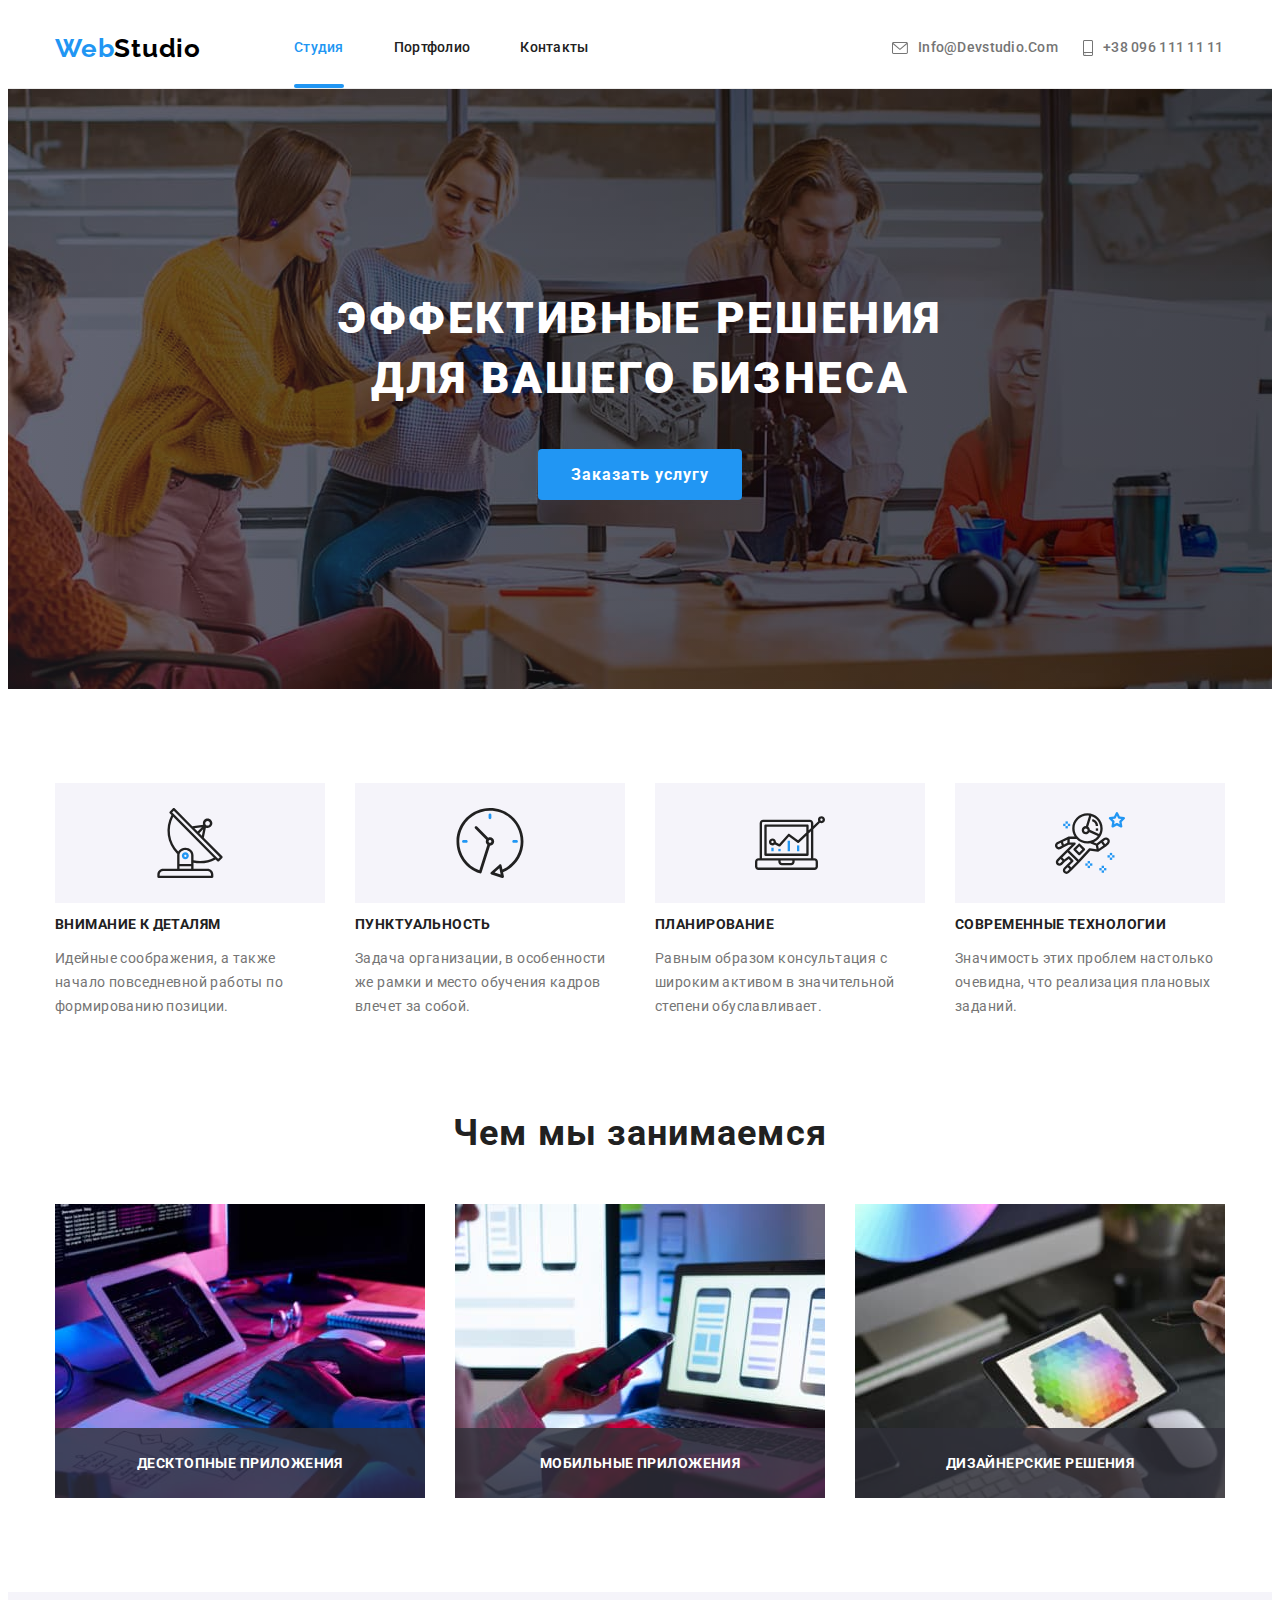
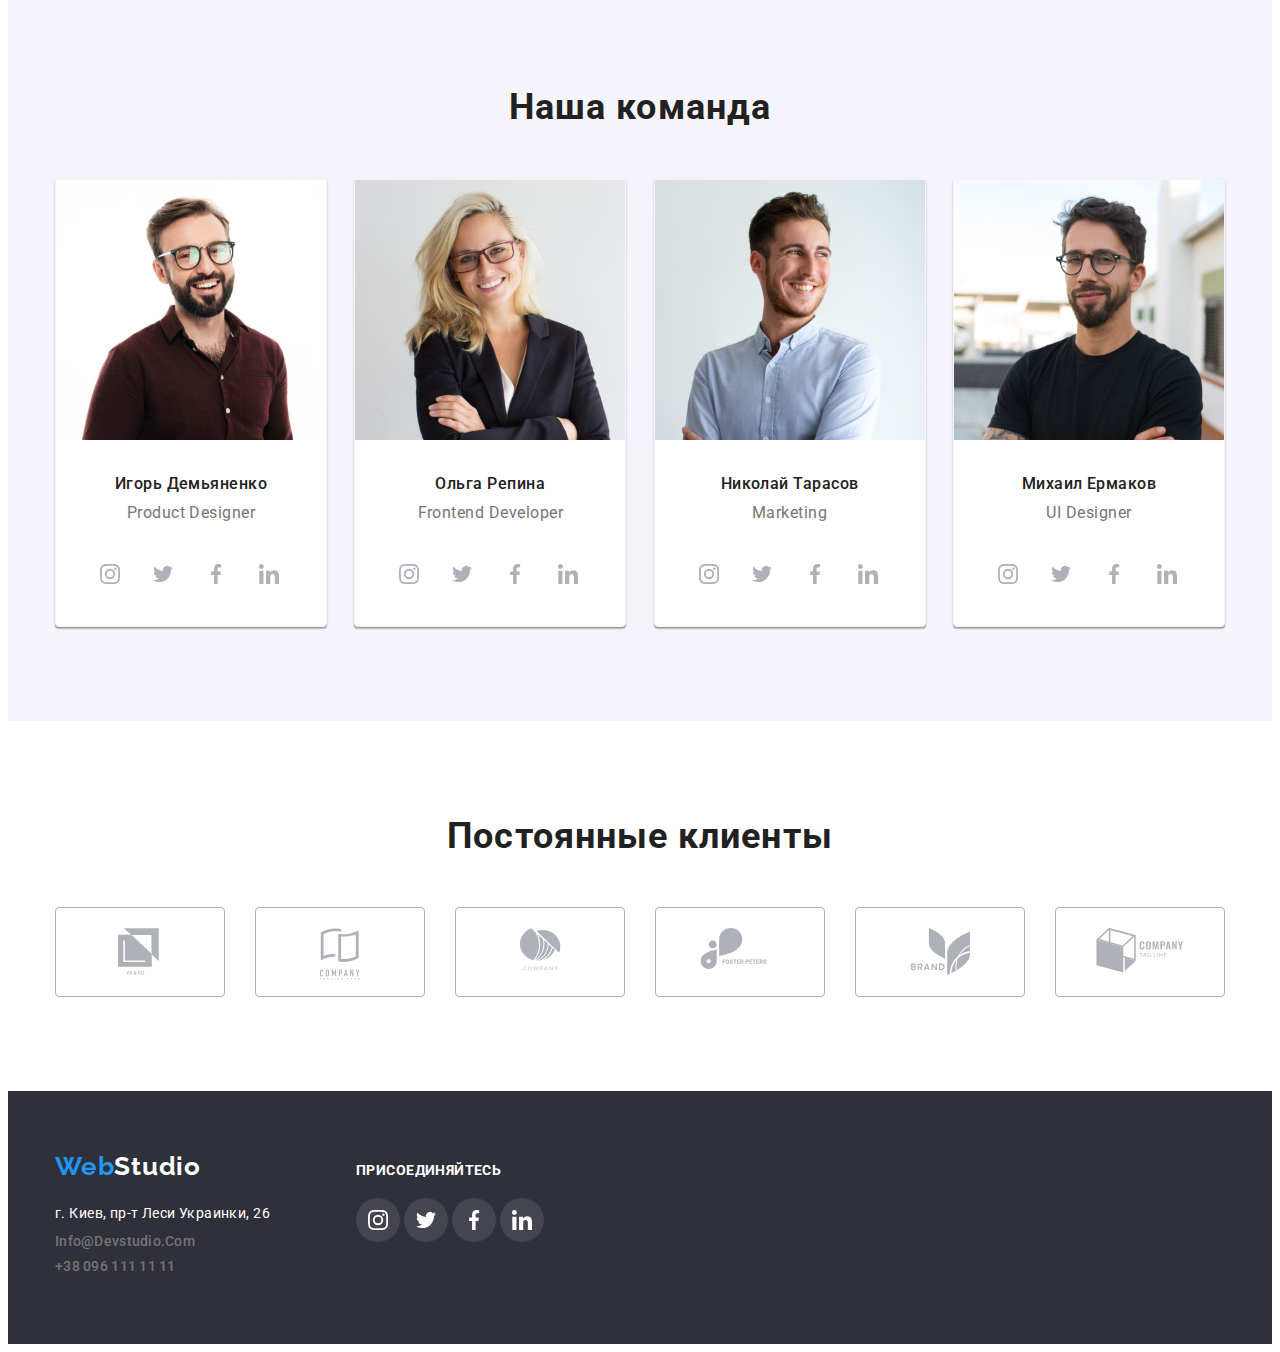
==== commit f0edcc84: "focus" ====
--- a/index.html
+++ b/index.html
@@ -168,7 +168,7 @@
                 <h3 class="social-title">присоединяйтесь</h3>
                 <div class="social-footer">
                     <ul>
-                        <li class="social-links-insta"><a href="" class="insta"></a></li>
+                        <li class="social-links-insta"><a class="insta" href=""></a></li>
                         <li class="social-links-twitter"><a href="" class="twitter"></a></li>
                         <li class="social-links-facebook"><a href="" class="facebook"></a></li>
                         <li class="social-links-linki"><a href="" class="linki"></a></li>
--- a/css/style.css
+++ b/css/style.css
@@ -549,11 +549,10 @@
                 fill 250ms cubic-bezier(0.4, 0, 0.2, 1);
                 } 
 
-.our-client:hover, .our-client:hover svg { 
+.our-client:hover, .our-client:hover svg ,
+.our-client:focus, .our-client:focus svg { 
             border-color: var(--accent-color3);
-           fill: #2196F3;
-           
-        }
+           fill: #2196F3;  }
 
  .our-client:last-child {
             margin-right: 0px;}
@@ -601,15 +600,19 @@
                 transition: fill 250ms cubic-bezier(0.4, 0, 0.2, 1);}
           
                   
-            .yaCo:hover ,    
-           .company2:hover ,
-            .company3:hover ,
-            .company4:hover ,
-            .brand:hover ,
-            .company6:hover {
-                fill: var(--accent-color);
-               
-            }
+    .yaCo:hover ,    
+    .company2:hover ,
+    .company3:hover ,
+    .company4:hover ,
+    .brand:hover ,
+    .company6:hover ,
+    .yaCo:focus ,    
+    .company2:focus ,
+    .company3:focus ,
+    .company4:focus ,
+    .brand:focus ,
+    .company6:focus  {
+      fill: var(--accent-color);  }
 
            
 .social{
@@ -627,8 +630,11 @@
         height: 44px;
         text-align: center;
         display: inline-block;
-           
-        }
+        
+                   }
+    .social-link:not(:last-child) {
+    margin-right: 5px;}   
+
         .social-link .icon-hover {
             display: flex;
              justify-content: center;
@@ -680,7 +686,17 @@
 
  .social-links-insta  {
      display: inline-flex;
+     margin: 0;
+     width: 44px;
+     height: 44px;
+     justify-content: center;
+     align-items: center;
      flex-direction: row;
+     border-radius: 50%; 
+     }
+   
+.insta {
+    display: flex;
     width: 44px;
     height: 44px;
     background-image: url(../images/icons/instagram11.svg);  
@@ -692,26 +708,38 @@
     background-repeat: no-repeat;
     transition: background-color  250ms cubic-bezier(0.4, 0, 0.2, 1),
     fill 250ms cubic-bezier(0.4, 0, 0.2, 1);
-
      }
-     .social-links-insta:hover ,
-     .social-links-twitter:hover ,
-     .social-links-facebook:hover ,
-     .social-links-linki:hover {
+
+
+     .insta:hover ,
+     .twitter:hover ,
+     .facebook:hover ,
+     .linki:hover ,
+     .insta:focus ,
+     .twitter:focus ,
+     .facebook:focus ,
+     .linki:focus  {
         background-color: var(--accent-color);
-        fill:  #fce5e5; 
+        fill:  #fce5e5;  }
         
-     }
-
-     .social-links-twitter{
+       .insta:focus ,
+        .twitter:focus ,
+        .facebook:focus ,
+        .linki:focus { background-color: var(--accent-color);
+        fill:  #fce5e5; }
+
+     .social-links-twitter {
         display: inline-flex;
         flex-direction: row;
+        border-radius: 50%; }
+
+        .twitter {
        width: 44px;
        height: 44px;
        background-image: url(../images/icons/twitter22.svg);  
        background-color: rgba(255, 255, 255, 0.1);
+       background-size: 20px;
        border-radius: 50%;
-       background-size: 20px;
        background-position: center;
        background-repeat: no-repeat;
        transition: background-color  250ms cubic-bezier(0.4, 0, 0.2, 1),
@@ -720,7 +748,10 @@
 
 .social-links-facebook {
     display: inline-flex;
-        flex-direction: row;
+    flex-direction: row;
+    border-radius: 50%;}
+
+        .facebook {
        width: 44px;
        height: 44px;
        background-image: url(../images/icons/facebook33.svg);  
@@ -736,6 +767,10 @@
 .social-links-linki {
     display: inline-flex;
         flex-direction: row;
+        border-radius: 50%;}
+
+
+        .linki {
        width: 44px;
        height: 44px;
        background-image: url(../images/icons/linkedin44.svg);  
@@ -744,8 +779,7 @@
        transition: background-color  250ms cubic-bezier(0.4, 0, 0.2, 1),
        fill 250ms cubic-bezier(0.4, 0, 0.2, 1);
        background-position: center;
-       background-repeat: no-repeat;
-}
+       background-repeat: no-repeat;}
 
 
  
